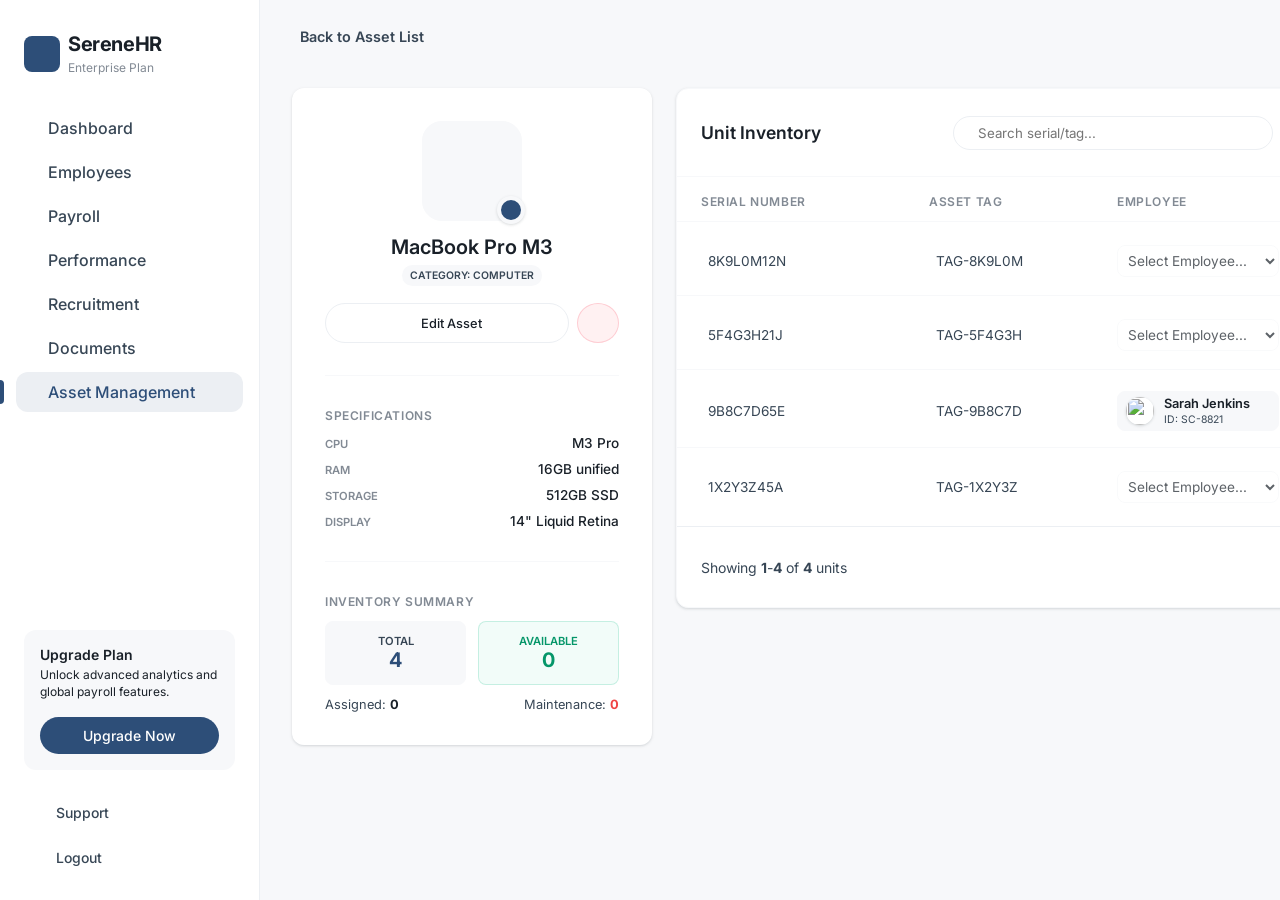
==== asset-details.html @ 064bd4a4 "Added Asset Management" ====
<!DOCTYPE html>
<html lang="en">
<head>
    <meta charset="UTF-8">
    <meta name="viewport" content="width=device-width, initial-scale=1.0">
    <title>Asset Details | SereneHR</title>
    <meta name="description" content="View and manage individual asset units.">
    <link rel="preconnect" href="https://fonts.googleapis.com">
    <link rel="preconnect" href="https://fonts.gstatic.com" crossorigin>
    <link href="https://fonts.googleapis.com/css2?family=Inter:wght@400;500;600;700&display=swap" rel="stylesheet">
    <script src="https://unpkg.com/@phosphor-icons/web"></script>
    <link rel="stylesheet" href="variables.css">
    <link rel="stylesheet" href="style.css">
</head>
<body>
    <aside class="sidebar">
        <div class="sidebar-header">
            <div class="logo-icon">
                <i class="ph-fill ph-sparkle"></i>
            </div>
            <div class="logo-text">
                <h1>SereneHR</h1>
                <span>Enterprise Plan</span>
            </div>
        </div>

        <nav class="sidebar-nav">
            <a href="index.html" class="nav-item">
                <i class="ph ph-squares-four"></i>
                <span>Dashboard</span>
            </a>
            <a href="index.html" class="nav-item">
                <i class="ph ph-users"></i>
                <span>Employees</span>
            </a>
            <a href="#" class="nav-item">
                <i class="ph ph-money"></i>
                <span>Payroll</span>
            </a>
            <a href="#" class="nav-item">
                <i class="ph ph-trend-up"></i>
                <span>Performance</span>
            </a>
            <a href="#" class="nav-item">
                <i class="ph ph-user-plus"></i>
                <span>Recruitment</span>
            </a>
            <a href="#" class="nav-item">
                <i class="ph ph-file-text"></i>
                <span>Documents</span>
            </a>
            <a href="asset-management.html" class="nav-item active">
                <i class="ph ph-laptop"></i>
                <span>Asset Management</span>
            </a>
        </nav>

        <div class="sidebar-footer">
            <div class="upgrade-card">
                <h3>Upgrade Plan</h3>
                <p>Unlock advanced analytics and global payroll features.</p>
                <button class="btn btn-primary btn-block">Upgrade Now</button>
            </div>
            <a href="#" class="nav-item secondary-nav">
                <i class="ph ph-question"></i>
                <span>Support</span>
            </a>
            <a href="#" class="nav-item secondary-nav">
                <i class="ph ph-sign-out"></i>
                <span>Logout</span>
            </a>
        </div>
    </aside>

    <main class="main-content">
        <!-- Minimal top header layout -->
        <div class="profile-header-section" style="border-bottom: none; background: transparent; padding-bottom: 0;">
            <header class="top-header">
                <a href="asset-management.html" class="btn-text"
                    style="text-decoration: none; display: inline-flex; align-items: center; gap: 8px; font-weight: 600; font-size: 0.9rem; margin-left: -8px; padding: 8px;">
                    <i class="ph ph-arrow-left"></i> Back to Asset List
                </a>
                <div class="header-actions">
                    <button class="icon-btn theme-toggle" title="Toggle Dark Theme">
                        <i class="ph ph-moon"></i>
                    </button>
                </div>
            </header>
        </div>

        <div class="page-body" style="padding-top: var(--spacing-sm);">
            <div class="profile-grid">
                
                <!-- Left Sidebar: Sticky Info Card -->
                <div class="grid-col-left">
                    <div class="content-card profile-card" style="padding: var(--spacing-lg); gap: var(--spacing-lg); position: sticky; top: var(--spacing-lg);">
                        
                        <!-- Header -->
                        <div style="text-align: center;">
                            <div class="profile-avatar-wrapper" style="margin: 0 auto; width: 100px; height: 100px; border-radius: 20px; background: var(--surface-body); border: 1px solid var(--border-subtle); display:flex; align-items:center; justify-content:center; position:relative;">
                                <i class="ph ph-laptop" style="font-size: 3rem; color: var(--primary);"></i>
                                <button class="btn-camera"
                                    style="width: 28px; height: 28px; bottom: -4px; right: -4px;"><i
                                        class="ph-fill ph-pencil-simple" style="font-size: 0.8rem;"></i></button>
                            </div>

                            <div style="margin-top: 14px;">
                                <h1 style="font-size: 1.25rem; margin-bottom: 4px;">MacBook Pro M3</h1>
                                <span class="badge" style="background-color: var(--border-subtle); color: var(--text-secondary); font-size: 0.65rem; padding: 4px 8px;">CATEGORY: COMPUTER</span>
                            </div>

                            <div style="display: flex; gap: 8px; margin-top: 20px;">
                                <button class="btn btn-outline" style="flex: 1; justify-content: center; font-size: 0.8rem; padding: 8px 12px; height: 40px"><i class="ph ph-pencil-simple"></i> Edit Asset</button>
                                <button class="btn icon-btn" style="border: 1px solid #fecdd3; color: #e11d48; background-color: #fff1f2; width: 40px; height: 40px; flex-shrink: 0;"><i class="ph ph-trash"></i></button>
                            </div>
                        </div>

                        <hr style="border: none; border-top: 1px solid var(--border-subtle); margin: 0;">

                        <!-- Hardware Specs -->
                        <div>
                            <h3 style="font-size: 0.75rem; text-transform: uppercase; color: var(--text-tertiary); letter-spacing: 0.05em; margin-bottom: 12px; margin-top: 0;">Specifications</h3>
                            <div style="display: flex; flex-direction: column; gap: 10px;">
                                <div style="display: flex; justify-content: space-between; align-items: baseline;">
                                    <span style="font-size: 0.7rem; color: var(--text-tertiary); font-weight: 600;">CPU</span>
                                    <span style="font-size: 0.85rem; font-weight: 500;">M3 Pro</span>
                                </div>
                                <div style="display: flex; justify-content: space-between; align-items: baseline;">
                                    <span style="font-size: 0.7rem; color: var(--text-tertiary); font-weight: 600;">RAM</span>
                                    <span style="font-size: 0.85rem; font-weight: 500;">16GB unified</span>
                                </div>
                                <div style="display: flex; justify-content: space-between; align-items: baseline;">
                                    <span style="font-size: 0.7rem; color: var(--text-tertiary); font-weight: 600;">STORAGE</span>
                                    <span style="font-size: 0.85rem; font-weight: 500;">512GB SSD</span>
                                </div>
                                <div style="display: flex; justify-content: space-between; align-items: baseline;">
                                    <span style="font-size: 0.7rem; color: var(--text-tertiary); font-weight: 600;">DISPLAY</span>
                                    <span style="font-size: 0.85rem; font-weight: 500;">14" Liquid Retina</span>
                                </div>
                            </div>
                        </div>

                        <hr style="border: none; border-top: 1px solid var(--border-subtle); margin: 0;">

                        <!-- Inventory Highlights -->
                        <div>
                            <h3 style="font-size: 0.75rem; text-transform: uppercase; color: var(--text-tertiary); letter-spacing: 0.05em; margin-bottom: 12px; margin-top: 0;">Inventory Summary</h3>
                            <div style="display: grid; grid-template-columns: 1fr 1fr; gap: 12px;">
                                <div style="padding: 12px; border-radius: var(--radius-sm); background: var(--surface-body); border: 1px solid var(--border-subtle); text-align: center;">
                                    <div style="font-size: 0.7rem; color: var(--text-secondary); text-transform: uppercase; font-weight: 600;">Total</div>
                                    <div style="font-size: 1.25rem; font-weight: 700; color: var(--primary);" id="stickyTotal">0</div>
                                </div>
                                <div style="padding: 12px; border-radius: var(--radius-sm); border: 1px solid rgba(16, 185, 129, 0.2); background: rgba(16, 185, 129, 0.05); text-align: center;">
                                    <div style="font-size: 0.7rem; color: var(--status-success-text); text-transform: uppercase; font-weight: 600;">Available</div>
                                    <div style="font-size: 1.25rem; font-weight: 700; color: var(--status-success-text);" id="stickyAvailable">0</div>
                                </div>
                            </div>
                            <div style="margin-top: 12px; display: flex; justify-content: space-between; font-size: 0.8rem; color: var(--text-secondary);">
                                <span>Assigned: <strong style="color: var(--text-primary);" id="stickyAssigned">0</strong></span>
                                <span>Maintenance: <strong style="color: var(--status-danger-text);" id="stickyMaintenance">0</strong></span>
                            </div>
                        </div>
                    </div>
                </div>

                <!-- Right Column: Units Table -->
                <div class="grid-col-right" style="display: flex; flex-direction: column;">
                    <div class="content-card list-section" style="flex: 1; border-top-left-radius: var(--radius-md); border-top-right-radius: var(--radius-md);">
                        
                        <div class="list-header" style="justify-content: space-between; padding: 24px; border-bottom: 1px solid var(--border-subtle);">
                            <h2 style="margin: 0; font-size: 1.1rem; flex-shrink: 0;">Unit Inventory</h2>
                            
                            <div class="list-actions" style="flex-wrap: wrap;">
                                <div class="search-bar light">
                                    <i class="ph ph-funnel"></i>
                                    <input type="text" placeholder="Search serial/tag...">
                                </div>
                                <button class="btn btn-outline" id="importStockBtn">
                                    <i class="ph ph-upload-simple"></i> Import
                                </button>
                                <button class="btn btn-primary" id="addStockBtn">
                                    + Add Stock
                                </button>
                            </div>
                        </div>

                        <div class="table-responsive">
                            <table class="data-table" id="assetUnitsTable">
                                <thead>
                                    <tr>
                                        <th>SERIAL NUMBER</th>
                                        <th>ASSET TAG</th>
                                        <th>EMPLOYEE</th>
                                        <th>STATUS</th>
                                        <th class="actions-col"></th>
                                    </tr>
                                </thead>
                                <tbody id="assetUnitsBody">
                                    <!-- Dynamic rows -->
                                </tbody>
                            </table>
                        </div>

                        <div class="list-footer">
                            <span class="showing-text">Showing <strong id="showingStart">1</strong>-<strong id="showingEnd">2</strong> of <strong id="showingTotal">0</strong> units</span>
                            <div class="pagination">
                                <button class="page-btn disabled"><i class="ph ph-caret-left"></i></button>
                                <button class="page-btn active">1</button>
                                <button class="page-btn">2</button>
                                <button class="page-btn">3</button>
                                <span class="page-ellipsis">...</span>
                                <button class="page-btn">13</button>
                                <button class="page-btn"><i class="ph ph-caret-right"></i></button>
                            </div>
                        </div>

                    </div>
                </div>

            </div>
        </div>
    </main>

    <!-- Import Modal -->
    <dialog id="importModal" class="modal">
        <div class="modal-content" style="max-width: 550px;">
            <div class="modal-header">
                <h2>Import Asset Units</h2>
                <button class="icon-btn ghost close-import" type="button"><i class="ph ph-x"></i></button>
            </div>
            <div class="modal-body" style="padding: 24px;">
                <div style="display:flex; flex-direction:column; gap:20px;">
                    <div>
                        <h4 style="margin: 0 0 8px 0; font-size: 0.95rem;">1. Download Template</h4>
                        <p style="font-size: 0.85rem; color: var(--text-secondary); line-height: 1.5; margin: 0 0 12px 0;">
                            Start by downloading our predefined template. Fill it with your asset serial numbers and internal tags.
                        </p>
                        <a href="#" class="btn btn-outline" style="align-self: flex-start; text-decoration: none; color: inherit; display: inline-flex;">
                            <i class="ph ph-download-simple"></i> Download Template (.csv)
                        </a>
                    </div>
                    
                    <hr style="border: none; border-top: 1px dashed var(--border-subtle); margin: 0;">

                    <div>
                        <h4 style="margin: 0 0 8px 0; font-size: 0.95rem;">2. Upload File</h4>
                        <div style="border: 2px dashed var(--border-subtle); padding: 40px 24px; border-radius: var(--radius-md); text-align: center; background: var(--surface-body); margin-top: 8px; cursor: pointer; transition: border-color 0.2s ease;">
                            <i class="ph ph-upload-simple" style="font-size: 2.5rem; color: var(--text-tertiary); margin-bottom: 12px;"></i>
                            <h4 style="margin:0 0 4px 0; font-size:0.95rem;">Click or drag file to upload</h4>
                            <p style="margin:0; font-size:0.75rem; color:var(--text-secondary);">Supports CSV, XLS, or XLSX</p>
                            <input type="file" style="display:none;" id="fileUploadInput" accept=".csv, .xls, .xlsx">
                        </div>
                    </div>
                </div>
            </div>
            <div class="modal-footer" style="padding: 16px 24px;">
                <button type="button" class="btn btn-outline close-import">Cancel</button>
                <button type="button" class="btn btn-primary" id="confirmImportBtn">Import Units</button>
            </div>
        </div>
    </dialog>

    <script src="script.js"></script>
    <script>
        document.addEventListener('DOMContentLoaded', () => {
            const assetUnitsBody = document.getElementById('assetUnitsBody');
            const addStockBtn = document.getElementById('addStockBtn');
            const importStockBtn = document.getElementById('importStockBtn');
            const importModal = document.getElementById('importModal');
            
            // Stats & DOM Elements
            const stickyTotal = document.getElementById('stickyTotal');
            const stickyAvailable = document.getElementById('stickyAvailable');
            const stickyAssigned = document.getElementById('stickyAssigned');
            const stickyMaintenance = document.getElementById('stickyMaintenance');
            
            const showingStart = document.getElementById('showingStart');
            const showingEnd = document.getElementById('showingEnd');
            const showingTotal = document.getElementById('showingTotal');

            function getStatusBadge(status) {
                switch(status) {
                    case 'Available': return '<span class="badge badge-success">Available</span>';
                    case 'Assigned': return '<span class="badge badge-leave">Assigned</span>'; // leaf/training neutral look
                    case 'Maintenance': return '<span class="badge badge-danger" style="background:#fee2e2; color:#b91c1c;">Maintenance</span>';
                    default: return '<span class="badge" style="background:var(--border-subtle)">Unknown</span>';
                }
            }

            function updateStats() {
                const rows = assetUnitsBody.querySelectorAll('tr');
                const total = rows.length;
                let available = 0;
                let assigned = 0;
                let maintenance = 0;
                
                rows.forEach(tr => {
                    const select = tr.querySelector('select');
                    if(select) {
                        if (select.value === 'Available') available++;
                        if (select.value === 'Assigned') assigned++;
                        if (select.value === 'Maintenance') maintenance++;
                    }
                });

                // Update sticky info
                if (stickyTotal) stickyTotal.textContent = total;
                if (stickyAvailable) stickyAvailable.textContent = available;
                if (stickyAssigned) stickyAssigned.textContent = assigned;
                if (stickyMaintenance) stickyMaintenance.textContent = maintenance;
                
                // Update pagination text
                if (showingTotal) showingTotal.textContent = total;
                if (showingEnd) showingEnd.textContent = total;
                if (showingStart) showingStart.textContent = total === 0 ? 0 : 1;
            }

            function addUnitRow(serialNumber = '', assetTag = '', status = 'Available', employee = '') {
                const tr = document.createElement('tr');
                
                tr.innerHTML = `
                    <td>
                        <input type="text" class="input-field" value="${serialNumber}" readonly placeholder="Serial Number" style="max-width: 180px; padding: 6px; font-size:0.85rem; background:transparent; border-color:transparent; color: var(--text-secondary); cursor: default;">
                    </td>
                    <td>
                        <input type="text" class="input-field" value="${assetTag}" readonly placeholder="Asset Tag (Opt)" style="max-width: 140px; padding: 6px; font-size:0.85rem; background:transparent; border-color:transparent; color: var(--text-secondary); cursor: default;">
                    </td>
                    <td style="min-width: 210px;">
                        <select class="input-field employee-select" style="width: 100%; padding: 6px; font-size:0.85rem; background:transparent; border-color:var(--border-subtle); display: ${employee ? 'none' : 'block'};" onchange="window.updateEmployeeCard(this)" ${status !== 'Assigned' ? 'disabled' : ''}>
                            <option value="">Select Employee...</option>
                            <option value="Alex Thompson" data-id="SC-4281" data-photo="https://api.dicebear.com/7.x/notionists/svg?seed=Alex" ${employee === 'Alex Thompson' ? 'selected' : ''}>Alex Thompson</option>
                            <option value="Sarah Jenkins" data-id="SC-8821" data-photo="https://api.dicebear.com/7.x/notionists/svg?seed=Sarah" ${employee === 'Sarah Jenkins' ? 'selected' : ''}>Sarah Jenkins</option>
                            <option value="Marcus Rodriguez" data-id="SC-1209" data-photo="https://api.dicebear.com/7.x/notionists/svg?seed=Marcus" ${employee === 'Marcus Rodriguez' ? 'selected' : ''}>Marcus Rodriguez</option>
                            <option value="Elena Belova" data-id="SC-5541" data-photo="https://api.dicebear.com/7.x/notionists/svg?seed=Elena" ${employee === 'Elena Belova' ? 'selected' : ''}>Elena Belova</option>
                        </select>
                        <div class="employee-card-display" style="display: ${employee ? 'flex' : 'none'}; align-items:center; gap:10px; padding: 4px 8px; background: var(--surface-body); border-radius: var(--radius-sm); border: 1px solid var(--border-subtle); cursor: pointer;" onclick="this.style.display='none'; this.previousElementSibling.style.display='block'; this.previousElementSibling.focus();" title="Click to change employee">
                            <img src="${employee ? 'https://api.dicebear.com/7.x/notionists/svg?seed=' + employee.split(' ')[0] : ''}" style="width: 28px; height: 28px; border-radius: 50%; background: #fff; box-shadow: var(--shadow-sm);">
                            <div>
                                <div style="font-size: 0.8rem; font-weight: 600; line-height: 1.2;" class="card-emp-name">${employee}</div>
                                <div style="font-size: 0.65rem; color: var(--text-secondary); margin-top:2px;" class="card-emp-id">ID: SC-XXXX</div>
                            </div>
                        </div>
                    </td>
                    <td>
                        <div style="position: relative; display: inline-block; width: 110px;">
                            <select style="position: absolute; top:0; left:0; width:100%; height:100%; opacity:0; cursor:pointer; z-index:2;" onchange="window.updateRowState(this)">
                                <option value="Available" ${status === 'Available' ? 'selected' : ''}>Available</option>
                                <option value="Assigned" ${status === 'Assigned' ? 'selected' : ''}>Assigned</option>
                                <option value="Maintenance" ${status === 'Maintenance' ? 'selected' : ''}>Maintenance</option>
                            </select>
                            <div class="status-badge-container" style="position: relative; z-index:1; pointer-events:none; display: flex;">
                                ${getStatusBadge(status)}
                            </div>
                        </div>
                    </td>
                    <td class="actions-col">
                        <button class="icon-btn ghost remove-row-btn" title="Remove Unit"><i class="ph ph-trash" style="color: var(--status-danger-text);"></i></button>
                    </td>
                `;

                // Handle remove button
                tr.querySelector('.remove-row-btn').addEventListener('click', () => {
                    tr.remove();
                    updateStats();
                });

                // Make sure initial mock data gets the correct ID if employee is present
                if(employee) {
                    const selectEl = tr.querySelector('.employee-select');
                    const opt = Array.from(selectEl.options).find(o => o.value === employee);
                    if(opt) {
                        tr.querySelector('.card-emp-id').textContent = 'ID: ' + opt.getAttribute('data-id');
                    }
                }
                
                assetUnitsBody.prepend(tr); // add to top for easier multi-add visibility
                updateStats();    
            }

            window.updateEmployeeCard = function(selectEl) {
                const card = selectEl.nextElementSibling;
                if (!selectEl.value) {
                    card.style.display = 'none';
                    return;
                }
                const opt = selectEl.options[selectEl.selectedIndex];
                const photo = opt.getAttribute('data-photo');
                const id = opt.getAttribute('data-id');
                const name = opt.value;
                
                card.querySelector('img').src = photo;
                card.querySelector('.card-emp-name').textContent = name;
                card.querySelector('.card-emp-id').textContent = 'ID: ' + id;
                
                selectEl.style.display = 'none';
                card.style.display = 'flex';
            };

            window.updateRowState = function(selectEl) {
                const container = selectEl.nextElementSibling;
                container.innerHTML = getStatusBadge(selectEl.value);

                // Enable/disable the employee select field based on whether they are assigned
                const tr = selectEl.closest('tr');
                const employeeSelect = tr.querySelector('.employee-select');
                const employeeCard = tr.querySelector('.employee-card-display');
                
                if(selectEl.value === 'Assigned') {
                    employeeSelect.disabled = false;
                    if(!employeeSelect.value) {
                        employeeSelect.style.display = 'block';
                        employeeCard.style.display = 'none';
                        employeeSelect.focus();
                    }
                } else {
                    employeeSelect.disabled = true;
                    employeeSelect.value = ''; // auto-clear on unassign
                    employeeSelect.style.display = 'block';
                    employeeCard.style.display = 'none';
                }
                updateStats();
            };

            // Actions mapping
            addStockBtn.addEventListener('click', () => {
                addUnitRow('', '', 'Available');
            });

            // Import modal logic
            const closeImportBtns = document.querySelectorAll('.close-import');
            importStockBtn.addEventListener('click', () => importModal.showModal());
            closeImportBtns.forEach(btn => btn.addEventListener('click', () => importModal.close()));
            
            document.getElementById('confirmImportBtn').addEventListener('click', () => {
                // Mocking bulk import action by adding multiple rows at once
                addUnitRow('12Z9Y8X7W', 'TAG-12Z9Y8', 'Available', '');
                addUnitRow('65A4B3C2D', 'TAG-65A4B3', 'Available', '');
                addUnitRow('98E7F6G5H', 'TAG-98E7F6', 'Available', '');
                importModal.close();
            });
            
            // Close modal on outside click
            importModal.addEventListener('click', (e) => {
                const dialogDimensions = importModal.getBoundingClientRect();
                if (
                    e.clientX < dialogDimensions.left || e.clientX > dialogDimensions.right ||
                    e.clientY < dialogDimensions.top || e.clientY > dialogDimensions.bottom
                ) {
                    importModal.close();
                }
            });
            
            // Add initial mock data
            addUnitRow('1X2Y3Z45A', 'TAG-1X2Y3Z', 'Available', '');
            addUnitRow('9B8C7D65E', 'TAG-9B8C7D', 'Assigned', 'Sarah Jenkins');
            addUnitRow('5F4G3H21J', 'TAG-5F4G3H', 'Available', '');
            addUnitRow('8K9L0M12N', 'TAG-8K9L0M', 'Maintenance', '');
        });
    </script>
</body>
</html>
---- variables.css ----
/* ========================================================================= */
/* Semantic Design Token System                                              */
/* ========================================================================= */

:root {
  /* ----------------------------------------------------------------------- */
  /* Tier 1: Global/Primitive Tokens (The Palette)                           */
  /* ----------------------------------------------------------------------- */
  
  /* Brand Colors (Updated to Coastal Vibes: Teals and Corals) */
  --color-primary-400: 74, 98, 126;  /* Deeper Blueish/Slate */
  --color-primary-500: 45, 78, 120;  /* Main Theme Blue */
  --color-primary-600: 30, 55, 85;   /* Darker Navy */
  
  --color-accent-400: 236, 126, 95;  /* Soft Coral */
  --color-accent-500: 226, 106, 75;  /* Main Coral */
  --color-accent-600: 200, 85, 55;   /* Deep Rust/Coral */

  /* Neutral Colors (Coastal Softness - Updated to a more neutral gray background) */
  --color-neutral-0: 255, 255, 255;
  --color-neutral-50: 247, 248, 250;   /* Neutral Off-white Gray */
  --color-neutral-100: 236, 239, 243;  /* Soft Neutral Blue-Gray */
  --color-neutral-200: 209, 213, 221;  /* Muted Gray */
  --color-neutral-300: 170, 178, 189;  
  --color-neutral-400: 130, 138, 148;  
  --color-neutral-500: 75, 95, 110;    
  --color-neutral-600: 55, 70, 85;     
  --color-neutral-700: 45, 55, 65;     
  --color-neutral-800: 35, 45, 55;     
  --color-neutral-900: 25, 32, 40;     /* Deep Ocean Black */
  --color-neutral-950: 15, 20, 25;     

  /* Status Base Colors */
  --color-emerald-100: 220, 252, 231;
  --color-emerald-600: 5, 150, 105;
  --color-sky-100: 224, 242, 254;
  --color-sky-600: 2, 132, 199;
  --color-amber-100: 254, 243, 199;
  --color-amber-600: 217, 119, 6;
  --color-red-100: 254, 226, 226;
  --color-red-500: 239, 68, 68;
  --color-red-600: 220, 38, 38;
  --color-pink-300: 236, 126, 95;    /* Using coral as chart secondary now */
  
  /* Black / White Primitives */
  --color-black: 0, 0, 0;
  --color-white: 255, 255, 255;

  /* ----------------------------------------------------------------------- */
  /* Tier 2: Semantic/Alias Tokens (Contextual Role)                         */
  /* ----------------------------------------------------------------------- */
  
  /* Primary Action Colors */
  --primary: rgb(var(--color-primary-500));
  --primary-rgb: var(--color-primary-500);
  --primary-hover: rgb(var(--color-primary-600));

  /* Surfaces */
  --surface-body: rgb(var(--color-neutral-50));
  --surface-card: rgb(var(--color-neutral-0));
  --surface-hover: rgb(var(--color-neutral-100));

  /* Typography */
  --text-primary: rgb(var(--color-neutral-900));
  --text-secondary: rgb(var(--color-neutral-600));
  --text-tertiary: rgb(var(--color-neutral-400));
  --text-inverse: rgb(var(--color-neutral-0));

  /* Borders */
  --border-subtle: rgb(var(--color-neutral-50));
  --border-default: rgb(var(--color-neutral-100));
  --border-strong: rgb(var(--color-neutral-200));

  /* Status Feedback */
  --status-success-bg: rgb(var(--color-emerald-100));
  --status-success-text: rgb(var(--color-emerald-600));
  
  --status-info-bg: rgb(var(--color-sky-100));
  --status-info-text: rgb(var(--color-sky-600));
  
  --status-warning-bg: rgb(var(--color-amber-100));
  --status-warning-text: rgb(var(--color-amber-600));
  
  --status-danger-bg: rgb(var(--color-red-100));
  --status-danger-text: rgb(var(--color-red-500));

  /* Charts / Visuals */
  --chart-primary: rgb(var(--color-primary-500));
  --chart-secondary: rgb(var(--color-accent-400));
  
  /* Variables kept for Radius, Shadows, Spacing */
  --radius-sm: 8px;
  --radius-md: 12px;
  --radius-lg: 24px;
  --radius-full: 9999px;

  /* Shadows (Now using relative colors) */
  --shadow-sm: 0 1px 2px 0 rgba(var(--color-neutral-700), 0.1), 0 1px 3px 1px rgba(var(--color-neutral-700), 0.05);
  --shadow-md: 0 4px 6px -1px rgba(var(--color-black), 0.05), 0 2px 4px -1px rgba(var(--color-black), 0.03);
  --shadow-lg: 0 10px 15px -3px rgba(var(--color-black), 0.08), 0 4px 6px -2px rgba(var(--color-black), 0.04);
  --shadow-primary: 0 10px 25px -5px rgba(var(--primary-rgb), 0.4);

  /* Spacing */
  --spacing-2xs: 4px;
  --spacing-xs: 8px;
  --spacing-sm: 16px;
  --spacing-md: 24px;
  --spacing-lg: 32px;
  --spacing-xl: 48px;

  /* Typography Globals */
  --font-family: 'Inter', system-ui, -apple-system, sans-serif;
  --transition-fast: all 0.2s cubic-bezier(0.4, 0, 0.2, 1);
}

/* ========================================================================= */
/* Dark Theme Options                                                        */
/* ========================================================================= */
[data-theme="dark"] {
  /* Surfaces */
  --surface-body: rgb(var(--color-neutral-950));
  --surface-card: rgb(var(--color-neutral-900));
  --surface-hover: rgb(var(--color-neutral-800));

  /* Typography */
  --text-primary: rgb(var(--color-neutral-50));
  --text-secondary: rgb(var(--color-neutral-300));
  --text-tertiary: rgb(var(--color-neutral-500));

  /* Borders */
  --border-subtle: rgb(var(--color-neutral-800));
  --border-default: rgb(var(--color-neutral-700));
  --border-strong: rgb(var(--color-neutral-600));

  /* Primary Action */
  --primary: rgb(var(--color-neutral-200)); /* Lighter accent for dark mode readability */
  --primary-rgb: var(--color-neutral-200);
  --primary-hover: rgb(var(--color-neutral-100));

  /* Status Feedback (Darkened for less glare) */
  --status-success-bg: rgba(var(--color-emerald-600), 0.2);
  --status-success-text: rgb(var(--color-emerald-100));
  
  --status-info-bg: rgba(var(--color-sky-600), 0.2);
  --status-info-text: rgb(var(--color-sky-100));
  
  --status-warning-bg: rgba(var(--color-amber-600), 0.2);
  --status-warning-text: rgb(var(--color-amber-100));
  
  --status-danger-bg: rgba(var(--color-red-600), 0.2);
  --status-danger-text: rgb(var(--color-red-100));

  /* Shadows (Darker overall) */
  --shadow-sm: 0 1px 2px 0 rgba(var(--color-black), 0.5);
  --shadow-md: 0 4px 6px -1px rgba(var(--color-black), 0.4);
}
---- style.css ----
/* Variables are now imported or linked from variables.css */

/* Reset & Base */
* {
  box-sizing: border-box;
  margin: 0;
  padding: 0;
}

body {
  font-family: var(--font-family);
  background-color: var(--surface-body);
  color: var(--text-primary);
  display: flex;
  min-height: 100vh;
  overflow-x: hidden;
  -webkit-font-smoothing: antialiased;
}

/* Typography elements */
h1,
h2,
h3,
h4,
h5,
h6 {
  font-weight: 600;
}

a {
  text-decoration: none;
  color: inherit;
}

button {
  font-family: var(--font-family);
  border: none;
  background: none;
  cursor: pointer;
}

/* Layout */
.sidebar {
  width: 260px;
  background-color: var(--surface-card);
  border-right: 1px solid var(--border-default);
  display: flex;
  flex-direction: column;
  position: fixed;
  height: 100vh;
  z-index: 10;
  transition: var(--transition-fast);
}

.main-content {
  flex: 1;
  margin-left: 260px;
  display: flex;
  flex-direction: column;
}

/* Sidebar Components */
.sidebar-header {
  padding: var(--spacing-lg) var(--spacing-md);
  display: flex;
  align-items: center;
  gap: var(--spacing-xs);
}

.logo-icon {
  background-color: var(--primary);
  color: var(--text-inverse);
  width: 36px;
  height: 36px;
  border-radius: var(--radius-sm);
  display: flex;
  align-items: center;
  justify-content: center;
  font-size: 20px;
}

.logo-text h1 {
  font-size: 1.25rem;
  font-weight: 700;
  letter-spacing: -0.02em;
}

.logo-text span {
  font-size: 0.75rem;
  color: var(--text-tertiary);
}

.sidebar-nav {
  display: flex;
  flex-direction: column;
  padding: 0 var(--spacing-sm);
  flex: 1;
  gap: var(--spacing-2xs);
}

.nav-item {
  display: flex;
  align-items: center;
  gap: var(--spacing-sm);
  padding: 10px var(--spacing-sm);
  border-radius: var(--radius-md);
  color: var(--text-secondary);
  font-weight: 500;
  transition: var(--transition-fast);
}

.nav-item i {
  font-size: 1.25rem;
}

.nav-item:hover {
  background-color: var(--surface-hover);
  color: var(--primary);
}

.nav-item.active {
  background-color: var(--surface-hover);
  color: var(--primary);
  position: relative;
}

.nav-item.active::before {
  content: '';
  position: absolute;
  left: -16px;
  top: 50%;
  transform: translateY(-50%);
  height: 24px;
  width: 4px;
  background-color: var(--primary);
  border-radius: 0 4px 4px 0;
}

.sidebar-footer {
  padding: var(--spacing-md);
  display: flex;
  flex-direction: column;
  gap: var(--spacing-xs);
}

.upgrade-card {
  background-color: var(--surface-body);
  padding: var(--spacing-sm);
  border-radius: var(--radius-md);
  margin-bottom: var(--spacing-sm);
}

.upgrade-card h3 {
  font-size: 0.875rem;
  margin-bottom: 4px;
}

.upgrade-card p {
  font-size: 0.75rem;
  color: var(--text-seconday);
  margin-bottom: var(--spacing-sm);
  line-height: 1.4;
}

.secondary-nav {
  font-size: 0.875rem;
}

/* Header Components */
.top-header {
  height: 72px;
  padding: 0 var(--spacing-lg);
  display: flex;
  align-items: center;
  justify-content: space-between;
  top: 0;
}

.page-title {
  font-size: 1.5rem;
  font-weight: 600;
}

.header-actions {
  display: flex;
  align-items: center;
  gap: var(--spacing-md);
}

/* Inputs & Buttons */
.search-bar {
  display: flex;
  align-items: center;
  background-color: var(--surface-body);
  border-radius: var(--radius-lg);
  padding: 8px var(--spacing-sm);
  width: 320px;
  border: 1px solid transparent;
  transition: var(--transition-fast);
}

.search-bar:focus-within {
  border-color: var(--primary);
  background-color: var(--surface-card);
  box-shadow: 0 0 0 3px rgba(var(--primary-rgb), 0.1);
}

.search-bar i {
  color: var(--text-tertiary);
  margin-right: var(--spacing-xs);
}

.search-bar input {
  border: none;
  background: transparent;
  outline: none;
  width: 100%;
  color: var(--text-primary);
  font-family: inherit;
}

.search-bar.light {
  background-color: var(--surface-card);
  border-color: var(--border-default);
}

.search-bar.light:focus-within {
  border-color: var(--primary);
}

.btn {
  padding: 10px 20px;
  border-radius: var(--radius-lg);
  font-weight: 500;
  font-size: 0.875rem;
  display: flex;
  align-items: center;
  gap: 8px;
  transition: var(--transition-fast);
}

.btn-primary {
  background-color: var(--primary);
  color: var(--text-inverse);
}

.btn-primary:hover {
  background-color: var(--primary-hover);
  transform: translateY(-1px);
  box-shadow: var(--shadow-sm);
}

.btn-outline {
  border: 1px solid var(--border-default);
  color: var(--text-primary);
  background-color: var(--surface-card);
}

.btn-outline:hover {
  background-color: var(--surface-hover);
}

.btn-block {
  width: 100%;
  justify-content: center;
}

.btn-text {
  color: var(--text-secondary);
  font-weight: 500;
  font-size: 0.875rem;
  display: flex;
  align-items: center;
  gap: 6px;
}

.btn-text:hover {
  color: var(--text-primary);
}

.icon-btn {
  width: 36px;
  height: 36px;
  border-radius: 50%;
  display: flex;
  align-items: center;
  justify-content: center;
  color: var(--text-secondary);
  transition: var(--transition-fast);
  font-size: 1.25rem;
}

.icon-btn:hover {
  background-color: var(--surface-hover);
  color: var(--primary);
}

.icon-btn.ghost:hover {
  background-color: var(--border-subtle);
}

.avatar {
  border-radius: 50%;
  object-fit: cover;
  background-color: var(--border-subtle);
}

.avatar-sm {
  width: 36px;
  height: 36px;
}

/* Page Body */
.page-body {
  padding: var(--spacing-lg);
  display: flex;
  flex-direction: column;
  gap: var(--spacing-lg);
}

.section-header {
  display: flex;
  justify-content: space-between;
  align-items: center;
}

.section-header h3 {
  font-size: 1.25rem;
}

/* Analytics Grid */
.analytics-grid {
  display: grid;
  grid-template-columns: repeat(auto-fit, minmax(240px, 1fr));
  gap: var(--spacing-md);
  transition: var(--transition-fast);
}

.analytics-card {
  background-color: var(--surface-card);
  border-radius: var(--radius-md);
  padding: var(--spacing-md);
  box-shadow: var(--shadow-sm);
  display: flex;
  flex-direction: column;
  transition: var(--transition-fast);
  border: 1px solid transparent;
}

.analytics-card:hover {
  box-shadow: var(--shadow-md);
  transform: translateY(-2px);
  border-color: var(--border-subtle);
}

.card-header {
  display: flex;
  justify-content: space-between;
  align-items: center;
  margin-bottom: var(--spacing-sm);
}

.card-title {
  font-size: 0.75rem;
  text-transform: uppercase;
  letter-spacing: 0.05em;
  color: var(--text-secondary);
  font-weight: 600;
}

.card-metrics {
  display: flex;
  justify-content: space-between;
  align-items: flex-start;
  margin-bottom: var(--spacing-md);
  min-height: 32px;
}

.card-value {
  font-size: 2rem;
  font-weight: 700;
  line-height: 1;
}

.card-value.large {
  font-size: 2.5rem;
}

.badge {
  padding: 4px 8px;
  border-radius: var(--radius-full);
  font-size: 0.75rem;
  font-weight: 600;
}

.badge-success {
  background-color: var(--status-success-bg);
  color: var(--status-success-text);
}

.badge-active {
  background-color: var(--status-success-bg);
  color: var(--status-success-text);
}

.badge-leave {
  background-color: var(--status-info-bg);
  color: var(--status-info-text);
}

.badge-training {
  background-color: var(--status-warning-bg);
  color: var(--status-warning-text);
}

.status-text {
  font-size: 0.875rem;
  font-weight: 600;
}

.status-danger {
  color: var(--status-danger-text);
}

.chart-container {
  flex: 1;
  min-height: 80px;
  display: flex;
}

.chart-container.bottom-align {
  align-items: flex-end;
}

.chart-container.flex-center {
  align-items: center;
  justify-content: center;
}

.row-layout {
  flex-direction: row;
  gap: var(--spacing-md);
}

.card-footer-text,
.card-legend {
  font-size: 0.75rem;
  color: var(--text-tertiary);
  margin-top: var(--spacing-sm);
}

.card-legend {
  display: flex;
  gap: var(--spacing-sm);
}

.custom-legend {
  display: flex;
  flex-direction: column;
  align-items: flex-end;
  gap: 4px;
}

.legend-item {
  display: flex;
  align-items: center;
  gap: 4px;
  font-size: 0.75rem;
  color: var(--text-secondary);
}

.dot {
  width: 8px;
  height: 8px;
  border-radius: 50%;
  display: inline-block;
}

.dot-joined {
  background-color: var(--primary);
}

.dot-left {
  background-color: var(--chart-secondary);
}

/* Mini Charts styling Removed - Using ApexCharts */

.card-bottom-flex {
  display: flex;
  align-items: flex-end;
  justify-content: space-between;
  margin-top: auto;
}

.mini-stat {
  display: flex;
  flex-direction: column;
  text-align: right;
}

.mini-stat-title {
  font-size: 0.65rem;
  color: var(--text-tertiary);
}

.mini-stat-value {
  font-size: 0.875rem;
  font-weight: 600;
  color: var(--text-secondary);
}

/* List Section */
.content-card {
  background-color: var(--surface-card);
  border-radius: var(--radius-md);
  box-shadow: var(--shadow-sm);
  border: 1px solid var(--border-subtle);
}

.list-header {
  padding: var(--spacing-md);
  display: flex;
  justify-content: space-between;
  align-items: center;
  border-bottom: 1px solid var(--border-default);
}

.list-header h3 {
  font-size: 1.25rem;
}

.list-actions {
  display: flex;
  gap: var(--spacing-sm);
  align-items: center;
}

/* Table */
.table-responsive {
  width: 100%;
  overflow-x: auto;
}

.data-table {
  width: 100%;
  border-collapse: separate;
  border-spacing: 0 4px;
  /* Slight spacing for floating rows */
  margin-top: -4px;
}

.data-table th,
.data-table td {
  padding: 16px var(--spacing-md);
  text-align: left;
  border-bottom: 1px solid transparent;
  border-top: 1px solid transparent;
  transition: var(--transition-fast);
}

.data-table th {
  font-size: 0.75rem;
  color: var(--text-tertiary);
  font-weight: 600;
  letter-spacing: 0.05em;
  text-transform: uppercase;
  border-bottom: 1px solid var(--border-subtle);
  padding-bottom: 12px;
}

.data-table tbody tr {
  cursor: pointer;
}

.data-table tbody tr td {
  border-bottom: 1px solid var(--border-subtle);
  border-top: 1px solid transparent;
}

.data-table tbody tr:last-child td {
  border-bottom: 1px solid transparent;
}

.data-table tbody tr:hover td {
  background-color: var(--surface-hover);
  border-bottom-color: var(--border-subtle);
  border-top-color: var(--border-subtle);
}

.data-table tbody tr:hover td:first-child {
  border-top-left-radius: var(--radius-md);
  border-bottom-left-radius: var(--radius-md);
  border-left: 1px solid var(--border-subtle);
}

.data-table tbody tr:hover td:last-child {
  border-top-right-radius: var(--radius-md);
  border-bottom-right-radius: var(--radius-md);
  border-right: 1px solid var(--border-subtle);
}

.employee-cell {
  display: flex;
  align-items: center;
  gap: var(--spacing-sm);
}

.employee-cell .avatar {
  width: 40px;
  height: 40px;
}

.employee-info {
  display: flex;
  flex-direction: column;
}

.emp-name {
  font-weight: 600;
  color: var(--text-primary);
}

.emp-id {
  font-size: 0.75rem;
  color: var(--text-tertiary);
}

.role-cell {
  display: flex;
  flex-direction: column;
}

.role-name {
  font-weight: 500;
  color: var(--text-primary);
}

.department {
  font-size: 0.875rem;
  color: var(--text-secondary);
}

.actions-col {
  width: 48px;
  text-align: center;
}

/* List Footer & Pagination */
.list-footer {
  padding: var(--spacing-md);
  display: flex;
  justify-content: space-between;
  align-items: center;
  border-top: 1px solid var(--border-default);
}

.showing-text {
  font-size: 0.875rem;
  color: var(--text-secondary);
}

.pagination {
  display: flex;
  align-items: center;
  gap: 4px;
}

.page-btn {
  width: 32px;
  height: 32px;
  border-radius: 50%;
  display: flex;
  align-items: center;
  justify-content: center;
  font-size: 0.875rem;
  color: var(--text-secondary);
  transition: var(--transition-fast);
}

.page-btn:not(.active):not(.disabled):hover {
  background-color: var(--surface-hover);
  color: var(--primary);
}

.page-btn.active {
  background-color: var(--primary);
  color: var(--text-inverse);
  font-weight: 600;
}

.page-btn.disabled {
  opacity: 0.5;
  cursor: not-allowed;
}

.page-ellipsis {
  padding: 0 4px;
  color: var(--text-tertiary);
}

/* Floating Action Button */
.fab-btn {
  position: fixed;
  bottom: 32px;
  right: 32px;
  width: 56px;
  height: 56px;
  border-radius: 50%;
  background-color: var(--primary);
  color: var(--text-inverse);
  display: flex;
  align-items: center;
  justify-content: center;
  font-size: 1.5rem;
  box-shadow: var(--shadow-lg);
  transition: var(--transition-fast);
  z-index: 20;
}

.fab-btn:hover {
  transform: scale(1.05);
  background-color: var(--primary-hover);
}

/* Animations */
@keyframes slideDown {
  from {
    opacity: 0;
    transform: translateY(-10px);
  }

  to {
    opacity: 1;
    transform: translateY(0);
  }
}

.analytics-card {
  animation: slideDown 0.4s ease forwards;
}

.analytics-card:nth-child(1) {
  animation-delay: 0.1s;
}

.analytics-card:nth-child(2) {
  animation-delay: 0.2s;
}

.analytics-card:nth-child(3) {
  animation-delay: 0.3s;
}

.analytics-card:nth-child(4) {
  animation-delay: 0.4s;
}

/* Responsive adjustments */
@media (max-width: 1024px) {
  .sidebar {
    width: 80px;
  }

  .logo-text,
  .sidebar-nav span,
  .upgrade-card {
    display: none;
  }

  .sidebar-header {
    justify-content: center;
    padding: var(--spacing-lg) 0;
  }

  .main-content {
    margin-left: 80px;
  }

  .header-actions .search-bar {
    width: 200px;
  }
}

@media (max-width: 768px) {
  .analytics-grid {
    grid-template-columns: 1fr;
  }
}

/* ========================================================================= */
/* Employee Profile Page Specifics                                           */
/* ========================================================================= */
.profile-header-section {
  background-color: var(--surface-card);
  border-bottom: 1px solid var(--border-default);
}

.profile-header-content {
  padding: 0 var(--spacing-lg);
  display: flex;
  flex-direction: column;
  gap: var(--spacing-md);
}

.profile-header-card {
  display: flex;
  align-items: center;
  gap: var(--spacing-xl);
  padding-top: var(--spacing-sm);
}

.profile-avatar-wrapper {
  position: relative;
}

.profile-avatar-large {
  width: 140px;
  height: 140px;
  border-radius: 36px;
  /* Squircle appearance */
  object-fit: cover;
  box-shadow: var(--shadow-sm);
  background-color: var(--border-subtle);
}

.btn-camera {
  position: absolute;
  bottom: -4px;
  right: -4px;
  width: 34px;
  height: 34px;
  border-radius: 50%;
  background-color: var(--primary);
  color: white;
  display: flex;
  justify-content: center;
  align-items: center;
  border: 4px solid var(--surface-body);
  box-shadow: var(--shadow-sm);
}

.profile-header-info {
  flex: 1;
  display: flex;
  flex-direction: column;
  gap: var(--spacing-sm);
}

.profile-name-row {
  display: flex;
  align-items: center;
  gap: var(--spacing-md);
}

.profile-name-row h1 {
  font-size: 2.25rem;
  letter-spacing: -0.02em;
  margin: 0;
  font-weight: 700;
}

.profile-meta-row {
  display: flex;
  flex-wrap: wrap;
  align-items: center;
  gap: var(--spacing-lg);
  margin-top: 4px;
}

.profile-meta-row .meta-item {
  display: flex;
  align-items: center;
  gap: 8px;
  font-size: 0.9rem;
  color: var(--text-secondary);
  font-weight: 500;
}

.profile-meta-row .meta-item i {
  color: var(--primary);
  font-size: 1.1rem;
}

.profile-header-actions {
  display: flex;
  align-items: center;
  gap: var(--spacing-sm);
  align-self: flex-end;
  margin-bottom: var(--spacing-xs);
}

.profile-tabs {
  display: flex;
  gap: var(--spacing-xl);
  border-bottom: 1px solid var(--border-default);
  margin-bottom: var(--spacing-sm);
}

.tab-link {
  padding: 0 0 16px 0;
  font-weight: 600;
  color: var(--text-secondary);
  font-size: 0.9rem;
  border-bottom: 2px solid transparent;
  transition: var(--transition-fast);
  margin-bottom: -1px;
}

.tab-link:hover {
  color: var(--text-primary);
}

.tab-link.active {
  color: var(--primary);
  border-bottom-color: var(--primary);
}

/* Nested Tabs */
.tab-dropdown {
  position: relative;
  display: inline-block;
}

.tab-dropdown .tab-link {
  display: flex;
  align-items: center;
  gap: 8px;
  cursor: pointer;
  padding: 0 0 16px 0;
  margin-bottom: -1px;
}

.tab-label-group {
  display: flex;
  flex-direction: column;
  justify-content: flex-end;
  height: 20px;
  /* keeps consistent height so borders align */
}

.parent-label {
  transition: var(--transition-fast);
  line-height: 1;
}

.selected-label {
  display: none;
  font-size: 0.9rem;
  font-weight: 600;
  color: var(--primary);
  line-height: 1;
}

/* State when a nested child is selected */
.tab-dropdown.has-selection .parent-label {
  font-size: 0.65rem;
  color: var(--primary);
  opacity: 0.6;
  text-transform: uppercase;
  letter-spacing: 0.05em;
  margin-bottom: 4px;
}

.tab-dropdown.has-selection .selected-label {
  display: block;
}

.dropdown-menu {
  position: absolute;
  top: 100%;
  left: 0;
  background-color: var(--surface-card);
  border: 1px solid var(--border-default);
  border-radius: var(--radius-md);
  box-shadow: var(--shadow-sm);
  min-width: 150px;
  display: none;
  z-index: 10;
  flex-direction: column;
  padding: 8px 0;
  margin-top: 4px;
}

.dropdown-menu.show {
  display: flex;
}

.dropdown-item {
  padding: 10px 16px;
  font-size: 0.875rem;
  color: var(--text-secondary);
  font-weight: 500;
  transition: var(--transition-fast);
  text-decoration: none;
}

.dropdown-item:hover {
  background-color: var(--surface-hover);
  color: var(--text-primary);
}

/* Tab Content Visibility */
.tab-pane {
  display: none;
}

.tab-pane.active {
  display: block;
}

/* Grid Layout */
.profile-grid {
  display: grid;
  grid-template-columns: 360px 1fr;
  gap: var(--spacing-md);
  align-items: start;
}

@media (max-width: 1100px) {
  .profile-grid {
    grid-template-columns: 1fr;
  }
}

.profile-card {
  padding: var(--spacing-xl);
  display: flex;
  flex-direction: column;
  gap: var(--spacing-md);
  margin-bottom: var(--spacing-md);
  border: 1px solid transparent;
}

.profile-card h3 {
  font-size: 1.15rem;
  margin-top: 0;
  margin-bottom: var(--spacing-xs);
}

.info-group {
  display: flex;
  flex-direction: column;
  gap: 6px;
  margin-bottom: var(--spacing-xs);
}

.info-label {
  font-size: 0.7rem;
  font-weight: 600;
  color: var(--text-tertiary);
  letter-spacing: 0.05em;
  text-transform: uppercase;
}

.info-value {
  font-size: 0.95rem;
  font-weight: 500;
  color: var(--text-primary);
  line-height: 1.5;
}

.asset-item {
  display: flex;
  align-items: center;
  gap: var(--spacing-md);
  padding: 14px 16px;
  background-color: var(--surface-body);
  border-radius: var(--radius-md);
  font-weight: 500;
  font-size: 0.9rem;
  border: 1px solid var(--border-subtle);
  color: var(--text-primary);
  transition: var(--transition-fast);
}

.asset-item:hover {
  border-color: var(--border-default);
  box-shadow: var(--shadow-sm);
}

.asset-item i {
  font-size: 1.3rem;
  color: var(--primary);
}

.details-grid {
  display: grid;
  grid-template-columns: 1fr 1fr;
  row-gap: var(--spacing-lg);
  column-gap: var(--spacing-md);
}

.reports-to-card {
  background-color: var(--surface-hover);
  border-radius: var(--radius-lg);
  padding: var(--spacing-md) var(--spacing-lg);
  display: flex;
  justify-content: space-between;
  align-items: center;
}

.stacked-avatars {
  display: flex;
  align-items: center;
}

.stacked-avatars img,
.stacked-avatars .avatar-more {
  width: 40px;
  height: 40px;
  border-radius: 50%;
  border: 2px solid var(--surface-card);
  margin-left: -12px;
  object-fit: cover;
}

.stacked-avatars img:first-child {
  margin-left: 0;
}

.stacked-avatars .avatar-more {
  background-color: var(--border-default);
  color: var(--text-secondary);
  display: flex;
  align-items: center;
  justify-content: center;
  font-size: 0.75rem;
  font-weight: 600;
}

.performance-card-blue {
  background: linear-gradient(135deg, var(--primary) 0%, var(--primary-hover) 100%);
  border-radius: var(--radius-lg);
  padding: var(--spacing-xl);
  box-shadow: var(--shadow-primary);
  border: none;
}

.search-bar-mobile {
  display: none;
}

/* Edit Profile Styles */
.is-editing .editable-field {
  border: 1px dashed var(--border-strong, #ccc);
  background-color: var(--surface-hover, #f1f5f9);
  border-radius: var(--radius-sm);
  padding: 2px 4px;
  margin: -3px -5px; /* compensate for padding */
  outline: none;
  min-height: 1em;
  display: inline-block;
  transition: all 0.2s ease;
}

.is-editing .editable-field:focus {
  border: 1px solid var(--primary);
  background-color: var(--surface-body);
  box-shadow: 0 0 0 2px rgba(11, 87, 208, 0.1);
}

.is-editing h1.editable-field, 
.is-editing h4.editable-field {
  display: block;
}

/* Modal Styles */
.modal {
  border: none;
  border-radius: var(--radius-lg);
  background-color: var(--surface-card);
  color: var(--text-primary);
  padding: 0;
  max-width: 600px;
  width: 90%;
  margin: auto;
  box-shadow: var(--shadow-sm); /* Using shadow-sm if others don't exist */
}

.modal::backdrop {
  background-color: rgba(0, 0, 0, 0.4);
  backdrop-filter: blur(2px);
}

.modal-content {
  display: flex;
  flex-direction: column;
}

.modal-header {
  display: flex;
  justify-content: space-between;
  align-items: center;
  padding: var(--spacing-md) var(--spacing-lg);
  border-bottom: 1px solid var(--border-default);
}

.modal-header h2 {
  font-size: 1.25rem;
  margin: 0;
  font-weight: 600;
}

.modal-body {
  padding: var(--spacing-lg);
  max-height: 60vh;
  overflow-y: auto;
}

.modal-footer {
  padding: var(--spacing-md) var(--spacing-lg);
  border-top: 1px solid var(--border-default);
  display: flex;
  justify-content: flex-end;
  gap: var(--spacing-sm);
}

.form-grid {
  display: flex;
  flex-direction: column;
  gap: var(--spacing-sm);
}

.form-section {
  display: grid;
  grid-template-columns: 1fr 1fr;
  gap: var(--spacing-md);
  margin-bottom: var(--spacing-md);
}

@media (max-width: 600px) {
  .form-section {
    grid-template-columns: 1fr;
  }
}

.form-section-title {
  font-size: 0.85rem;
  color: var(--text-tertiary);
  text-transform: uppercase;
  letter-spacing: 0.05em;
  margin-top: var(--spacing-sm);
  margin-bottom: var(--spacing-xs);
  border-bottom: 1px dashed var(--border-subtle);
  padding-bottom: 4px;
}

.form-group {
  display: flex;
  flex-direction: column;
  gap: 6px;
}

.form-group label {
  font-size: 0.85rem;
  font-weight: 600;
  color: var(--text-secondary);
}

.required {
  color: #e11d48;
}

.input-field {
  padding: 8px 12px;
  border: 1px solid var(--border-default);
  border-radius: var(--radius-sm);
  background-color: var(--surface-body);
  color: var(--text-primary);
  font-family: inherit;
  font-size: 0.9rem;
  transition: var(--transition-fast);
}

.input-field:focus {
  outline: none;
  border-color: var(--primary);
  box-shadow: 0 0 0 3px rgba(11, 87, 208, 0.1);
}

/* Modal Form Accordion & Name Input */
.input-underline-large {
  width: 100%;
  font-size: 1.5rem;
  font-weight: 600;
  color: var(--text-primary);
  border: none;
  border-bottom: 2px solid var(--border-default);
  background: transparent;
  padding: 8px 0;
  transition: var(--transition-fast);
}

.input-underline-large:focus {
  outline: none;
  border-bottom-color: var(--primary);
}

.input-underline-large::placeholder {
  color: var(--text-tertiary);
  font-weight: 500;
}

.accordion {
  display: flex;
  flex-direction: column;
}

.accordion-item {
  display: flex;
  flex-direction: column;
  border-bottom: 1px solid var(--border-default);
}

.accordion-item:last-child {
  border-bottom: none;
}

.accordion-header {
  display: flex;
  justify-content: space-between;
  align-items: center;
  padding: var(--spacing-md) 0;
  cursor: pointer;
}

.accordion-title {
  font-size: 0.9rem;
  color: var(--text-secondary);
  text-transform: uppercase;
  letter-spacing: 0.05em;
  margin: 0;
}

.accordion-icon {
  color: var(--text-tertiary);
  transition: transform 0.3s ease;
}

.accordion-item.active .accordion-icon {
  transform: rotate(180deg);
}

.accordion-content {
  display: flex; /* Hidden by default via max-height or we can just use display: none */
  flex-direction: column;
  height: 0;
  overflow: hidden;
  opacity: 0;
  transition: all 0.3s ease;
}

.accordion-item.active .accordion-content {
  height: auto;
  opacity: 1;
  padding-bottom: var(--spacing-md);
  overflow: visible;
}

.form-section-col {
  display: flex;
  flex-direction: column;
  gap: var(--spacing-md);
}
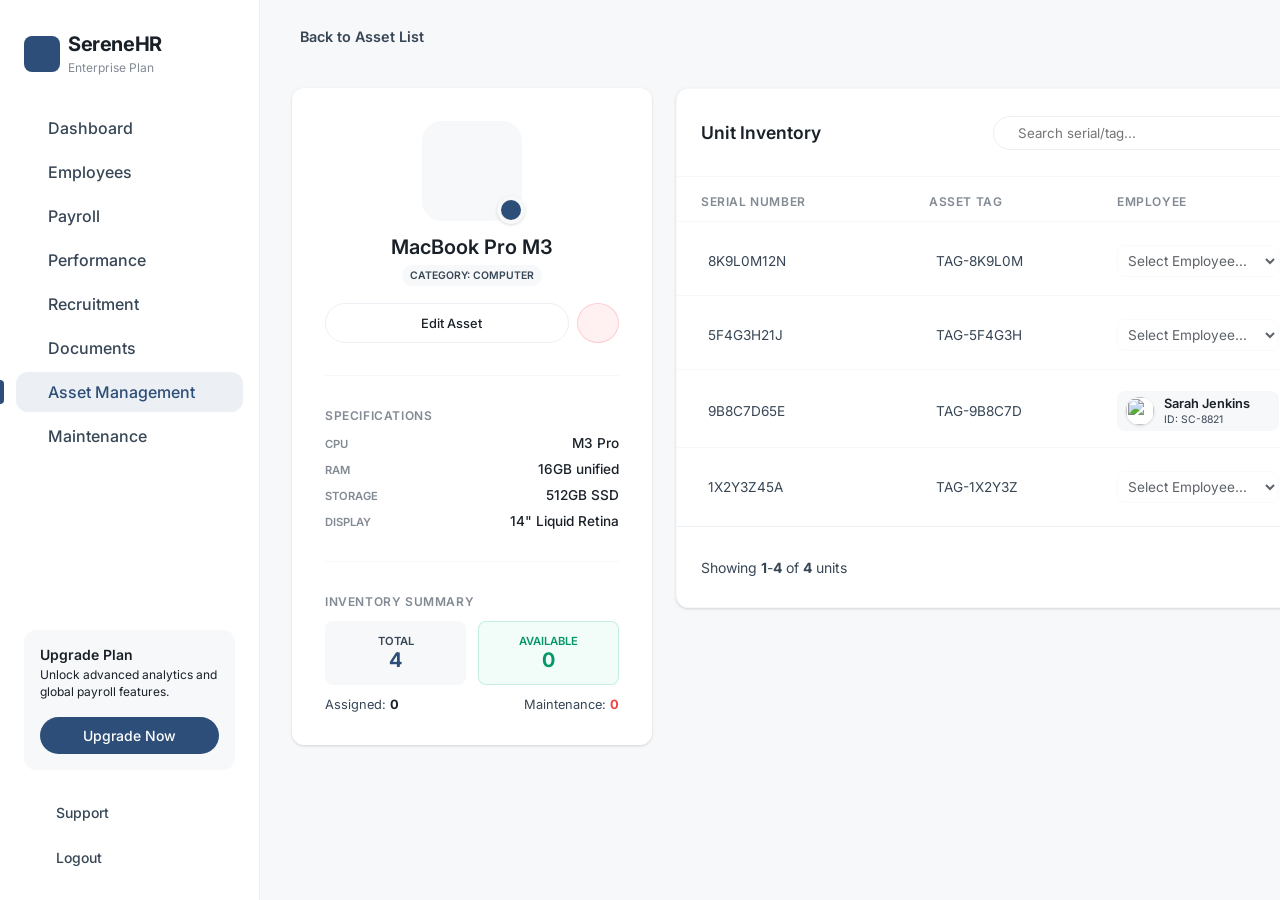
==== commit 7867d351: "Added Maintenance Flow" ====
--- a/asset-details.html
+++ b/asset-details.html
@@ -53,6 +53,10 @@
                 <i class="ph ph-laptop"></i>
                 <span>Asset Management</span>
             </a>
+            <a href="maintenance.html" class="nav-item">
+                <i class="ph ph-wrench"></i>
+                <span>Maintenance</span>
+            </a>
         </nav>
 
         <div class="sidebar-footer">
@@ -256,6 +260,105 @@
             <div class="modal-footer" style="padding: 16px 24px;">
                 <button type="button" class="btn btn-outline close-import">Cancel</button>
                 <button type="button" class="btn btn-primary" id="confirmImportBtn">Import Units</button>
+            </div>
+        </div>
+    </dialog>
+
+    <!-- History Modal -->
+    <dialog id="historyModal" class="modal">
+        <div class="modal-content" style="max-width: 600px;">
+            <div class="modal-header">
+                <div>
+                    <h2 style="margin: 0; display:flex; align-items:center; gap:8px;">
+                        <i class="ph ph-clock-counter-clockwise" style="color: var(--primary);"></i> Unit History
+                    </h2>
+                    <p style="margin: 4px 0 0 0; font-size: 0.8rem; color: var(--text-secondary);" id="historyModalSubtitle">Serial: N/A</p>
+                </div>
+                <button class="icon-btn ghost close-history" type="button"><i class="ph ph-x"></i></button>
+            </div>
+            <div class="modal-body" style="padding: 24px;">
+                <div class="timeline" style="position: relative; padding-left: 24px; border-left: 2px solid var(--border-subtle); display:flex; flex-direction:column; gap:24px;">
+                    
+                    <!-- Event 1 -->
+                    <div style="position: relative;">
+                        <div style="position: absolute; left: -31px; top: 0; width: 12px; height: 12px; border-radius: 50%; background: var(--surface-body); border: 2px solid var(--primary);"></div>
+                        <div style="display:flex; justify-content:space-between; align-items:flex-start; margin-bottom: 8px;">
+                            <div style="display:flex; align-items:center; gap: 8px;">
+                                <img src="https://api.dicebear.com/7.x/notionists/svg?seed=Michael" style="width: 24px; height: 24px; border-radius: 50%; background: var(--surface-body); border: 1px solid var(--border-subtle);">
+                                <div>
+                                    <div style="font-size: 0.85rem; font-weight: 600;">Michael Chen</div>
+                                    <div style="font-size: 0.7rem; color: var(--text-secondary);">ID: HR-2291</div>
+                                </div>
+                            </div>
+                            <div style="text-align:right;">
+                                <div style="font-size: 0.8rem; color: var(--text-secondary);">Apr 15, 2026</div>
+                                <div style="font-size: 0.7rem; color: var(--text-tertiary);">09:42 AM</div>
+                            </div>
+                        </div>
+                        <div style="padding: 12px; background: var(--surface-body); border: 1px solid var(--border-subtle); border-radius: var(--radius-sm); font-size: 0.85rem;">
+                            <span style="color: var(--text-secondary);">Status Changed:</span> 
+                            <strong style="color: var(--text-primary);">Assigned</strong> 
+                            <i class="ph ph-arrow-right" style="vertical-align: middle; margin: 0 4px; color: var(--text-secondary);"></i> 
+                            <span class="badge badge-danger" style="background:#fee2e2; color:#b91c1c;">Maintenance</span>
+                        </div>
+                    </div>
+
+                    <!-- Event 2 -->
+                    <div style="position: relative;">
+                        <div style="position: absolute; left: -31px; top: 0; width: 12px; height: 12px; border-radius: 50%; background: var(--border-subtle);"></div>
+                        <div style="display:flex; justify-content:space-between; align-items:flex-start; margin-bottom: 8px;">
+                            <div style="display:flex; align-items:center; gap: 8px;">
+                                <img src="https://api.dicebear.com/7.x/notionists/svg?seed=Alex" style="width: 24px; height: 24px; border-radius: 50%; background: var(--surface-body); border: 1px solid var(--border-subtle);">
+                                <div>
+                                    <div style="font-size: 0.85rem; font-weight: 600;">Alex Thompson</div>
+                                    <div style="font-size: 0.7rem; color: var(--text-secondary);">ID: SC-4281</div>
+                                </div>
+                            </div>
+                            <div style="text-align:right;">
+                                <div style="font-size: 0.8rem; color: var(--text-secondary);">Mar 02, 2026</div>
+                                <div style="font-size: 0.7rem; color: var(--text-tertiary);">14:15 PM</div>
+                            </div>
+                        </div>
+                        <div style="padding: 12px; background: var(--surface-body); border: 1px solid var(--border-subtle); border-radius: var(--radius-sm); font-size: 0.85rem;">
+                            <span style="color: var(--text-secondary);">Assigned to Employee:</span> 
+                            <strong style="color: var(--text-primary);">Sarah Jenkins</strong>
+                            <div style="margin-top: 4px; font-size: 0.75rem;">
+                                <span style="color: var(--text-secondary);">Status Changed:</span> 
+                                <strong>Available</strong> <i class="ph ph-arrow-right" style="vertical-align: middle; margin: 0 4px; color: var(--text-secondary);"></i> <strong>Assigned</strong>
+                            </div>
+                        </div>
+                    </div>
+
+                    <!-- Event 3 -->
+                    <div style="position: relative;">
+                        <div style="position: absolute; left: -31px; top: 0; width: 12px; height: 12px; border-radius: 50%; background: var(--border-subtle);"></div>
+                        <div style="display:flex; justify-content:space-between; align-items:flex-start; margin-bottom: 8px;">
+                            <div style="display:flex; align-items:center; gap: 8px;">
+                                <div style="width: 24px; height: 24px; border-radius: 50%; background: var(--surface-body); border: 1px solid var(--border-subtle); display:flex; align-items:center; justify-content:center;">
+                                    <i class="ph-fill ph-robot" style="color: var(--primary); font-size: 0.9rem;"></i>
+                                </div>
+                                <div>
+                                    <div style="font-size: 0.85rem; font-weight: 600;">System Admin</div>
+                                    <div style="font-size: 0.7rem; color: var(--text-secondary);">ID: SYS-0001</div>
+                                </div>
+                            </div>
+                            <div style="text-align:right;">
+                                <div style="font-size: 0.8rem; color: var(--text-secondary);">Jan 10, 2026</div>
+                                <div style="font-size: 0.7rem; color: var(--text-tertiary);">10:00 AM</div>
+                            </div>
+                        </div>
+                        <div style="padding: 12px; background: var(--surface-body); border: 1px solid var(--border-subtle); border-radius: var(--radius-sm); font-size: 0.85rem;">
+                            <span style="color: var(--text-secondary);">Action:</span> 
+                            <strong style="color: var(--text-primary);">Unit Initialized</strong>
+                            <div style="margin-top: 4px; font-size: 0.75rem; color: var(--text-secondary);">
+                                Asset added to inventory via bulk import. Status set to <strong style="color: var(--text-primary);">Available</strong>.
+                            </div>
+                        </div>
+                    </div>
+                </div>
+            </div>
+            <div class="modal-footer" style="padding: 16px 24px;">
+                <button type="button" class="btn btn-primary close-history">Close</button>
             </div>
         </div>
     </dialog>
@@ -354,9 +457,19 @@
                         </div>
                     </td>
                     <td class="actions-col">
-                        <button class="icon-btn ghost remove-row-btn" title="Remove Unit"><i class="ph ph-trash" style="color: var(--status-danger-text);"></i></button>
+                        <div style="display:flex; justify-content:flex-end; gap: 4px;">
+                            <button class="icon-btn ghost history-row-btn" title="View History"><i class="ph ph-clock-counter-clockwise"></i></button>
+                            <button class="icon-btn ghost remove-row-btn" title="Remove Unit"><i class="ph ph-trash" style="color: var(--status-danger-text);"></i></button>
+                        </div>
                     </td>
                 `;
+
+                // Handle history button
+                tr.querySelector('.history-row-btn').addEventListener('click', () => {
+                    const hModal = document.getElementById('historyModal');
+                    document.getElementById('historyModalSubtitle').textContent = `Serial: ${serialNumber || 'Unassigned'} ${assetTag ? '(' + assetTag + ')' : ''}`;
+                    hModal.showModal();
+                });
 
                 // Handle remove button
                 tr.querySelector('.remove-row-btn').addEventListener('click', () => {
@@ -449,6 +562,21 @@
                     importModal.close();
                 }
             });
+
+            // History modal close logic
+            const historyModal = document.getElementById('historyModal');
+            document.querySelectorAll('.close-history').forEach(btn => {
+                btn.addEventListener('click', () => historyModal.close());
+            });
+            historyModal.addEventListener('click', (e) => {
+                const dialogDimensions = historyModal.getBoundingClientRect();
+                if (
+                    e.clientX < dialogDimensions.left || e.clientX > dialogDimensions.right ||
+                    e.clientY < dialogDimensions.top || e.clientY > dialogDimensions.bottom
+                ) {
+                    historyModal.close();
+                }
+            });
             
             // Add initial mock data
             addUnitRow('1X2Y3Z45A', 'TAG-1X2Y3Z', 'Available', '');
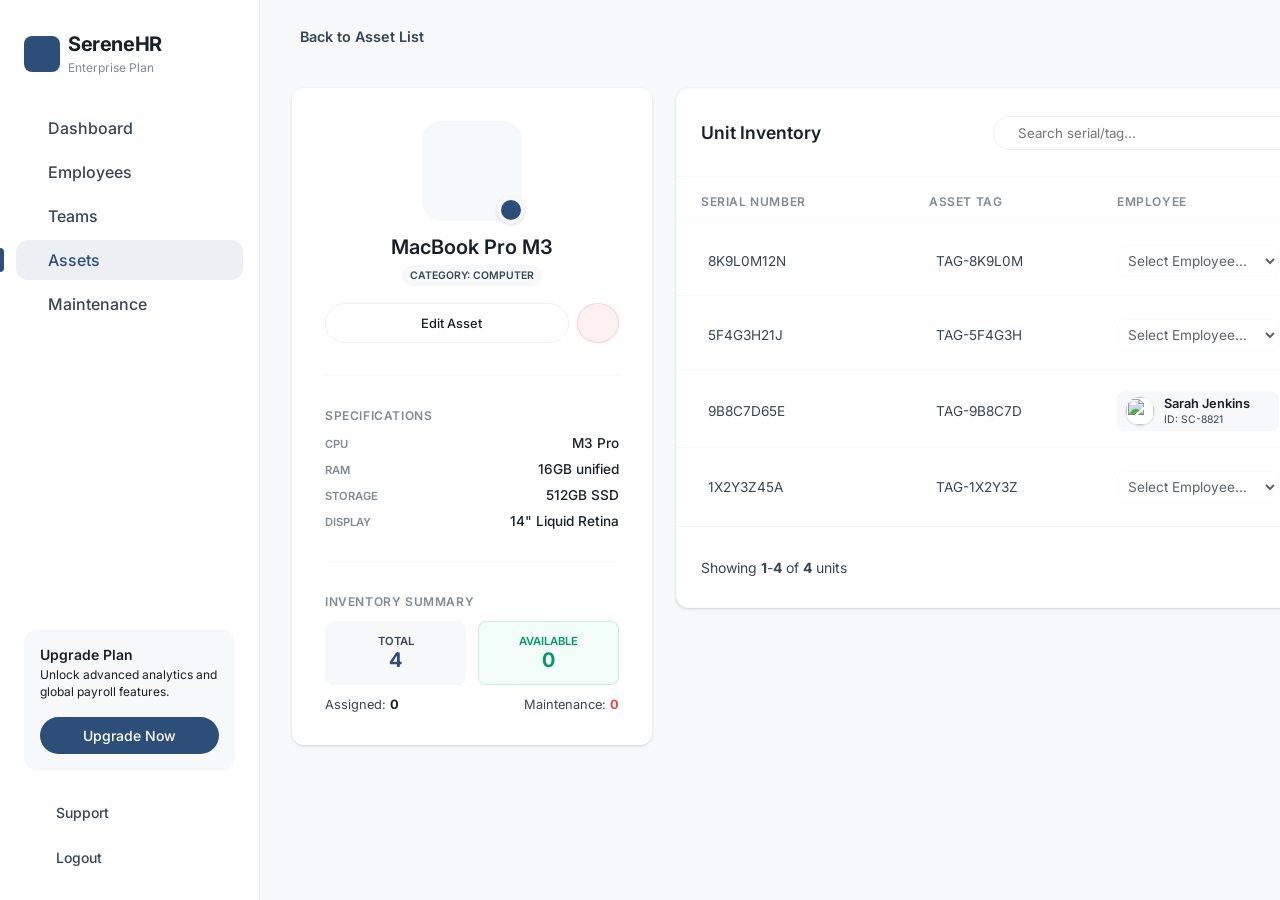
==== commit af3a09d9: "Added the "Teams" Flow" ====
--- a/asset-details.html
+++ b/asset-details.html
@@ -13,68 +13,7 @@
     <link rel="stylesheet" href="style.css">
 </head>
 <body>
-    <aside class="sidebar">
-        <div class="sidebar-header">
-            <div class="logo-icon">
-                <i class="ph-fill ph-sparkle"></i>
-            </div>
-            <div class="logo-text">
-                <h1>SereneHR</h1>
-                <span>Enterprise Plan</span>
-            </div>
-        </div>
-
-        <nav class="sidebar-nav">
-            <a href="index.html" class="nav-item">
-                <i class="ph ph-squares-four"></i>
-                <span>Dashboard</span>
-            </a>
-            <a href="index.html" class="nav-item">
-                <i class="ph ph-users"></i>
-                <span>Employees</span>
-            </a>
-            <a href="#" class="nav-item">
-                <i class="ph ph-money"></i>
-                <span>Payroll</span>
-            </a>
-            <a href="#" class="nav-item">
-                <i class="ph ph-trend-up"></i>
-                <span>Performance</span>
-            </a>
-            <a href="#" class="nav-item">
-                <i class="ph ph-user-plus"></i>
-                <span>Recruitment</span>
-            </a>
-            <a href="#" class="nav-item">
-                <i class="ph ph-file-text"></i>
-                <span>Documents</span>
-            </a>
-            <a href="asset-management.html" class="nav-item active">
-                <i class="ph ph-laptop"></i>
-                <span>Asset Management</span>
-            </a>
-            <a href="maintenance.html" class="nav-item">
-                <i class="ph ph-wrench"></i>
-                <span>Maintenance</span>
-            </a>
-        </nav>
-
-        <div class="sidebar-footer">
-            <div class="upgrade-card">
-                <h3>Upgrade Plan</h3>
-                <p>Unlock advanced analytics and global payroll features.</p>
-                <button class="btn btn-primary btn-block">Upgrade Now</button>
-            </div>
-            <a href="#" class="nav-item secondary-nav">
-                <i class="ph ph-question"></i>
-                <span>Support</span>
-            </a>
-            <a href="#" class="nav-item secondary-nav">
-                <i class="ph ph-sign-out"></i>
-                <span>Logout</span>
-            </a>
-        </div>
-    </aside>
+    <app-sidebar active-page="assets"></app-sidebar>
 
     <main class="main-content">
         <!-- Minimal top header layout -->
@@ -585,5 +524,6 @@
             addUnitRow('8K9L0M12N', 'TAG-8K9L0M', 'Maintenance', '');
         });
     </script>
+    <script src="sidebar.js"></script>
 </body>
 </html>
